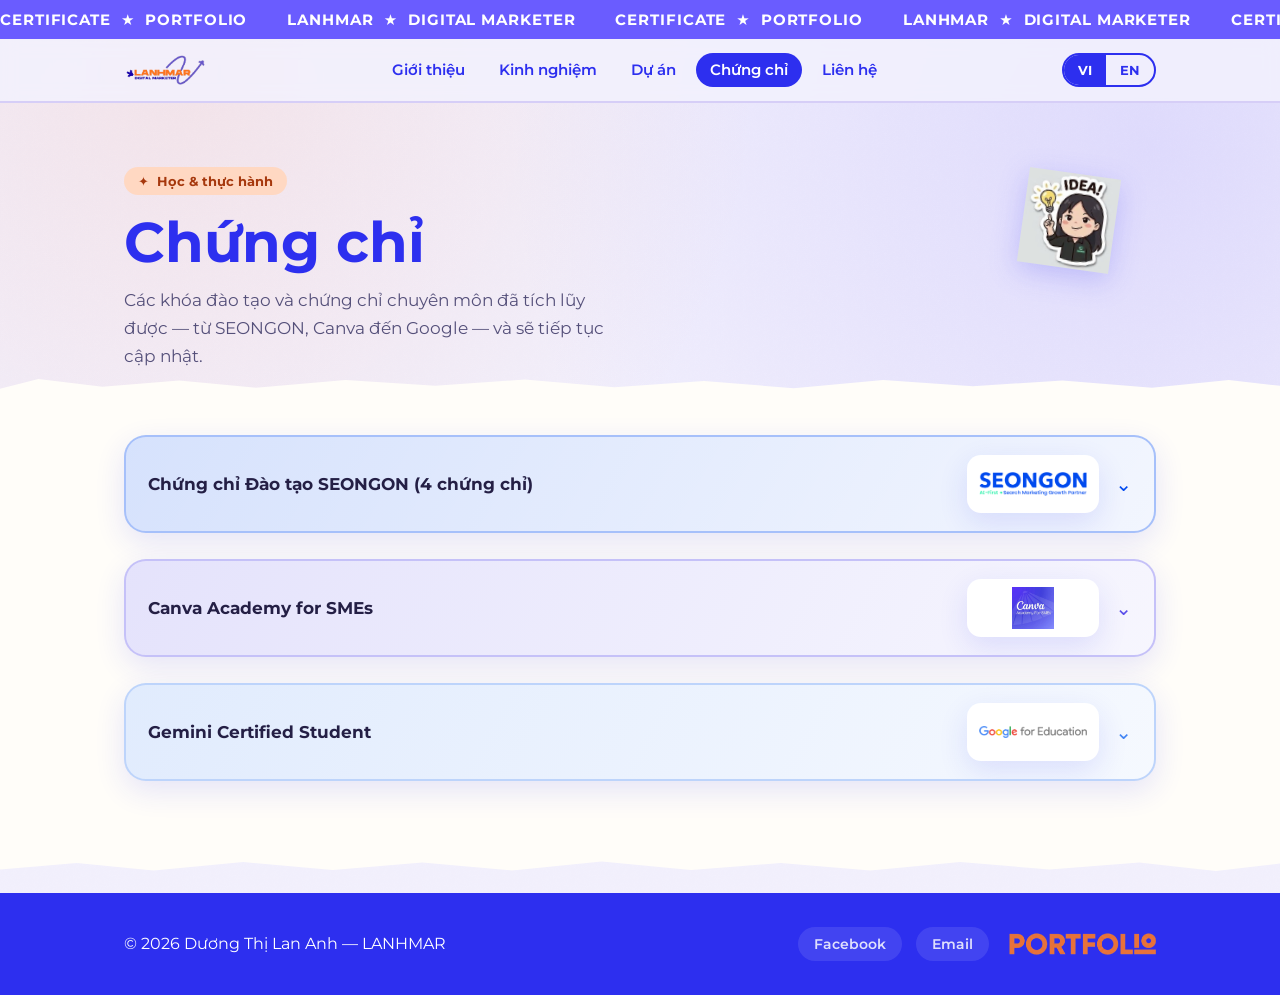
==== certificates.html @ 5d1d2ba5 "Add files via upload" ====
<!DOCTYPE html>
<html lang="vi">
<head>
<meta charset="UTF-8">
<meta name="viewport" content="width=device-width, initial-scale=1.0">
<title>Certificate — LANHMAR</title>
<link rel="icon" href="assets/img/favicon-lanhmar.png">
<link rel="preconnect" href="https://fonts.googleapis.com">
<link rel="preconnect" href="https://fonts.gstatic.com" crossorigin>
<link rel="preconnect" href="https://docs.google.com">
<link rel="stylesheet" href="https://fonts.googleapis.com/css2?family=Montserrat:ital,wght@0,400;0,500;0,600;0,700;0,800;1,700&display=swap">
<link rel="stylesheet" href="style.css">
</head>
<body>

<div class="marquee">
  <div class="marquee__track">
    <span>CERTIFICATE <span class="accent">★</span> PORTFOLIO</span>
    <span>LANHMAR <span class="accent">★</span> DIGITAL MARKETER</span>
    <span>CERTIFICATE <span class="accent">★</span> PORTFOLIO</span>
    <span>LANHMAR <span class="accent">★</span> DIGITAL MARKETER</span>
    <span>CERTIFICATE <span class="accent">★</span> PORTFOLIO</span>
    <span>LANHMAR <span class="accent">★</span> DIGITAL MARKETER</span>
  </div>
</div>

<header class="site">
  <div class="nav">
    <div class="brand"><img src="assets/img/logo-lanhmar.png" alt="LANHMAR logo"></div>
    <nav class="nav__links">
      <a href="index.html"><span data-lc="vi">Giới thiệu</span><span data-lc="en">About Me</span></a>
      <a href="experience.html"><span data-lc="vi">Kinh nghiệm</span><span data-lc="en">Experience</span></a>
      <a href="projects.html"><span data-lc="vi">Dự án</span><span data-lc="en">Projects</span></a>
      <a href="certificates.html"><span data-lc="vi">Chứng chỉ</span><span data-lc="en">Certificates</span></a>
      <a href="contact.html"><span data-lc="vi">Liên hệ</span><span data-lc="en">Contact</span></a>
    </nav>
    <div class="lang-toggle">
      <button data-lang="vi">VI</button>
      <button data-lang="en">EN</button>
    </div>
  </div>
</header>

<section class="hero" style="padding-bottom:10px;">
  <div class="wrap">
    <span class="hero__badge">✦ <span data-lc="vi">Học & thực hành</span><span data-lc="en">Learning &amp; practice</span></span>
    <h1 data-lc="vi">Chứng chỉ</h1>
    <h1 data-lc="en">Certificates</h1>
    <p class="hero__lead" data-lc="vi">Các khóa đào tạo và chứng chỉ chuyên môn đã tích lũy được — từ SEONGON, Canva đến Google — và sẽ tiếp tục cập nhật.</p>
    <p class="hero__lead" data-lc="en">Professional courses and certifications earned along the way — from SEONGON to Canva and Google — updated as new ones come in.</p>
    <img class="hero__corner-mascot" src="assets/img/mascot-idea.jpg" alt="" aria-hidden="true">
  </div>
</section>

<section class="torn-section">
  <div class="wrap">
    <div id="cert-accordions"></div>
  </div>
</section>

<footer class="site">
  <div class="wrap">
    <div>© 2026 Dương Thị Lan Anh — LANHMAR</div>
    <div class="footer-right">
      <div class="social-row" id="footer-social"></div>
      <img class="footer-typo" src="assets/img/deco-portfolio-typo.png" alt="" aria-hidden="true">
    </div>
  </div>
</footer>

<script src="script.js"></script>
<script>
// Per-org accordion header customization: the certifying partner's own
// logo (shown on the right, replacing the earlier generic decorative crop)
// + a brand color sampled straight from that logo (tints the header
// background/border/chevron via the --accent CSS variable) + a
// hand-written bilingual title. Any org not listed here (e.g. a brand-new
// one Lan Anh adds herself via the Sheet, with no code change) still gets
// its own accordion automatically, just with a generic "<org> (N chứng
// chỉ)" title and the site's default purple accent — so nothing ever
// silently disappears.
const ORG_META = {
  "SEONGON Academy": {
    logo: "assets/img/logo-seongon.png",
    color: "0, 74, 239", // SEONGON's own logo blue
    title_vi: n => `Chứng chỉ Đào tạo SEONGON (${n} chứng chỉ)`,
    title_en: n => `SEONGON Training Certificates (${n} certificate${n === 1 ? "" : "s"})`,
  },
  "Canva Academy for SMEs x Startup and Innovation Hub of Ho Chi Minh City": {
    logo: "assets/img/logo-canva-academy.jpg",
    color: "90, 78, 234", // Canva Academy badge's indigo-purple
    title_vi: () => "Canva Academy for SMEs",
    title_en: () => "Canva Academy for SMEs",
  },
  "Google for Education": {
    logo: "assets/img/logo-google-education.png",
    color: "66, 133, 244", // Google's own logo blue
    title_vi: () => "Gemini Certified Student",
    title_en: () => "Gemini Certified Student",
  },
};

// Certificates are grouped by org name typed freely into the Sheet — if
// Lan Anh types "seongon academy" on one row and "SEONGON Academy" on
// another (or leaves stray extra spaces), a naive exact-string match would
// silently split them into two separate accordions AND miss the ORG_META
// lookup (no logo/brand color) for whichever casing wasn't the "canonical"
// one. Normalize (trim + collapse whitespace + lowercase) before grouping
// and before looking up ORG_META, so typos in casing/spacing never matter.
const normOrg = s => (s || "").trim().replace(/\s+/g, " ").toLowerCase();
const ORG_META_BY_NORM = new Map(Object.entries(ORG_META).map(([k, v]) => [normOrg(k), v]));

async function render() {
  const data = await LANHMAR.loadContent();
  const lang = LANHMAR.getLang();
  const t = (o,f) => LANHMAR.t(o,f);
  const esc = LANHMAR.esc, safeUrl = LANHMAR.safeUrl;

  const cardHTML = c => {
    const captions = lang === "en" ? c.slideCaptions_en : c.slideCaptions_vi;
    return `
    <div class="card cert-card">
      ${LANHMAR.buildCarousel(c.images, null, t(c,"name"), captions)}
      <div class="cert-card__body">
        <h3>${esc(t(c,"name"))}</h3>
        <span class="tag tag--solid" style="margin-bottom:12px; display:inline-block;">${esc(c.org)}</span>
        <div class="carousel-caption" style="font-size:14.5px;"></div>
      </div>
    </div>
  `;
  };

  // Group certificates by org, preserving first-appearance order — every
  // org gets its own collapsible accordion (same pattern for all of them),
  // instead of singling SEONGON out into an accordion while the rest sit in
  // a plain grid.
  const container = document.getElementById("cert-accordions");
  const groups = [];
  const byOrg = new Map();
  data.certificates.forEach(c => {
    const org = (c.org || "").trim();
    const key = normOrg(org);
    if (!byOrg.has(key)) {
      // Keep the first-seen casing for display/logo fallback purposes.
      const g = { org, items: [] };
      byOrg.set(key, g);
      groups.push(g);
    }
    byOrg.get(key).items.push(c);
  });

  // Re-renders (language toggle, Sheet upgrade) rebuild every accordion's
  // markup from scratch, so any group the visitor already had open would
  // otherwise snap shut. Remember which org(s) were open beforehand and
  // restore that state (instantly, no animation) after rebuilding.
  const openOrgs = new Set();
  container.querySelectorAll("[data-accordion].is-open").forEach(acc => {
    if (acc.dataset.org) openOrgs.add(acc.dataset.org);
  });

  container.innerHTML = groups.map(g => {
    const meta = ORG_META_BY_NORM.get(normOrg(g.org)) || {};
    const n = g.items.length;
    const title = lang === "en"
      ? (meta.title_en ? meta.title_en(n) : `${g.org} (${n} certificate${n === 1 ? "" : "s"})`)
      : (meta.title_vi ? meta.title_vi(n) : `${g.org} (${n} chứng chỉ)`);
    const gridClass = n > 1 ? "grid grid--2" : "grid grid--1";
    const accentStyle = meta.color ? ` style="--accent:${esc(meta.color)};"` : "";
    return `
    <div class="accordion" data-accordion data-org="${esc(g.org)}"${accentStyle}>
      <button type="button" class="accordion__header" aria-expanded="false">
        <span class="accordion__brand">
          <span class="accordion__title">${esc(title)}</span>
        </span>
        ${meta.logo ? `<img class="accordion__deco" src="${esc(meta.logo)}" alt="${esc(g.org)} logo" onerror="window.LANHMAR_imgFallback(this)">` : ""}
        <span class="accordion__chevron" aria-hidden="true">⌄</span>
      </button>
      <div class="accordion__panel">
        <div class="accordion__panel-inner">
          <div class="${gridClass}">${g.items.map(cardHTML).join("")}</div>
        </div>
      </div>
    </div>`;
  }).join("");

  LANHMAR.wireCarousels(container);
  LANHMAR.wireAccordions(document);

  container.querySelectorAll("[data-accordion]").forEach(acc => {
    if (!openOrgs.has(acc.dataset.org)) return;
    const header = acc.querySelector(".accordion__header");
    const panel = acc.querySelector(".accordion__panel");
    acc.classList.add("is-open");
    header.setAttribute("aria-expanded", "true");
    panel.style.maxHeight = panel.scrollHeight + "px";
  });

  const social = [];
  if (data.profile.facebook_url) social.push(`<a href="${esc(safeUrl(data.profile.facebook_url))}" target="_blank" rel="noopener">Facebook</a>`);
  if (data.profile.linkedin_url) social.push(`<a href="${esc(safeUrl(data.profile.linkedin_url))}" target="_blank" rel="noopener">LinkedIn</a>`);
  social.push(`<a href="mailto:${esc(data.profile.email)}">Email</a>`);
  document.getElementById("footer-social").innerHTML = social.join("");
}
render();
LANHMAR.onRender(render);
</script>
</body>
</html>
---- style.css ----
/* =========================================================
   LANHMAR — Digital Marketer — Portfolio site
   Brand palette extracted from the original LANHMAR portfolio deck
   ========================================================= */

/* Font is loaded via <link> tags in each page's <head> (not @import here) —
   @import inside a stylesheet forces the browser to fully fetch and parse
   this CSS file before it can even discover the font request, adding a full
   extra network round-trip before text renders in its final font. Loading
   it as <link rel="preconnect"> + <link rel="stylesheet"> in <head> lets the
   browser discover and fetch the font in parallel with style.css instead. */

:root{
  --purple-deep:   #2D2FEF;
  --purple-mid:    #6A5CFF;
  --purple-soft:   #8F84FF;
  --lav-100:       #F3F1FD;
  --lav-200:       #E7E2FB;
  --lav-300:       #D6CEF7;
  --lav-400:       #B2A4EF;
  --orange:        #FF7A45;
  --orange-dark:   #E85D2A;
  --orange-soft:   #FFD8C2;
  /* Contrast-audited orange text/fill pairs (checked against actual WCAG AA
     4.5:1 for normal-size text, not eyeballed): --orange-text is dark
     enough to read clearly on --orange-soft (4.97:1); --orange-deep is dark
     enough for WHITE text on top of it (5.08:1) — plain --orange-dark
     (3.48:1 with white / 2.63:1 with --orange-text on --orange-soft) fails
     AA and was being used for both, which is what made the hero badge and
     a couple of hover states hard to read. */
  --orange-text:   #A6380D;
  --orange-deep:   #C24418;
  --ink:           #241F45;
  --ink-soft:      #55507A;
  --paper:         #FFFDF9;
  --white:         #FFFFFF;

  /* single font family everywhere (previously Baloo 2 + Poppins) — avoids
     mixed-font rendering glitches (e.g. faux-italic on a display font that
     has no real italic cut) and halves the number of font files the
     browser has to fetch before text looks "final". */
  --font-display: 'Montserrat', system-ui, sans-serif;
  --font-body: 'Montserrat', system-ui, sans-serif;

  --radius: 22px;
  --shadow-soft: 0 10px 30px rgba(45,47,239,.12);
}

*{ box-sizing: border-box; }
html{ scroll-behavior: smooth; }
body{
  margin:0;
  font-family: var(--font-body);
  color: var(--ink);
  background:
    radial-gradient(circle at 15% 8%, rgba(255,122,69,.10), transparent 40%),
    radial-gradient(circle at 90% 15%, rgba(106,92,255,.14), transparent 45%),
    var(--lav-100);
  min-height: 100vh;
}

/* subtle paper-grain overlay, no image needed */
body::before{
  content:"";
  position: fixed; inset:0; pointer-events:none; z-index: 0;
  opacity:.5;
  background-image: url("data:image/svg+xml,%3Csvg xmlns='http://www.w3.org/2000/svg' width='120' height='120'%3E%3Cfilter id='n'%3E%3CfeTurbulence type='fractalNoise' baseFrequency='0.9' numOctaves='2' stitchTiles='stitch'/%3E%3CfeColorMatrix type='matrix' values='0 0 0 0 0.16  0 0 0 0 0.12  0 0 0 0 0.35  0 0 0 0.025 0'/%3E%3C/filter%3E%3Crect width='100%25' height='100%25' filter='url(%23n)'/%3E%3C/svg%3E");
}

a{ color: inherit; text-decoration: none; }
img{ max-width:100%; display:block; }
h1,h2,h3,h4{ font-family: var(--font-display); margin:0 0 .5em; color: var(--purple-deep); }
p{ line-height:1.65; margin: 0 0 1em; color: var(--ink-soft); }
ul{ padding-left: 1.1em; margin:0 0 1em; }
li{ margin-bottom:.6em; line-height:1.6; color: var(--ink-soft); }

.wrap{ max-width: 1080px; margin:0 auto; padding: 0 24px; position:relative; z-index:1; }

/* ---------- marquee banner ---------- */
.marquee{
  overflow:hidden; white-space:nowrap;
  background: var(--purple-mid);
  color:#fff;
  padding: 10px 0;
  position: relative; z-index: 2;
}
.marquee__track{
  display:inline-flex; gap: 40px;
  animation: marquee 22s linear infinite;
}
.marquee__track span{
  font-family: var(--font-display);
  font-weight:700; letter-spacing:.06em; font-size: 15px;
  display:inline-flex; align-items:center; gap:10px;
}
.marquee__track span.accent{
  color: #fff;
  /* a little twinkling glow on the ★ separators — cheap, high-visibility
     "creative marketer" sparkle since the marquee runs on every page */
  animation: accent-shimmer 2.4s ease-in-out infinite;
}
@keyframes marquee{
  from{ transform: translateX(0); }
  to{ transform: translateX(-50%); }
}
@keyframes accent-shimmer{
  0%, 100% { color:#fff; text-shadow: 0 0 6px rgba(255,255,255,.45); }
  50%      { color: var(--orange-soft); text-shadow: 0 0 12px rgba(255,122,69,.85); }
}
@media (prefers-reduced-motion: reduce){
  .marquee__track{ animation: none; }
  .marquee__track span.accent{ animation: none; }
  .hero__badge{ animation: none; }
  .banner-strip img{ animation: none; }
}

/* ---------- header / nav ---------- */
header.site{
  position: sticky; top:0; z-index: 30;
  background: rgba(243,241,253,.85);
  backdrop-filter: blur(8px);
  border-bottom: 2px solid var(--lav-300);
}
.nav{
  display:flex; align-items:center; justify-content:space-between;
  padding: 14px 24px; max-width: 1080px; margin:0 auto; gap: 16px; flex-wrap: wrap;
}
.brand{ display:flex; align-items:center; gap:10px; }
.brand img{ height: 34px; width:auto; }
.brand small{ display:block; font-size:11px; color: var(--ink-soft); letter-spacing:.12em; }

.nav__links{ display:flex; align-items:center; gap: 6px; flex-wrap: wrap; }
.nav__links a{
  font-family: var(--font-display); font-weight:600; font-size: 14.5px;
  padding: 8px 14px; border-radius: 999px; color: var(--purple-deep);
  transition: background .15s ease, color .15s ease;
}
.nav__links a:hover{ background: var(--lav-300); }
.nav__links a.is-active{ background: var(--purple-deep); color:#fff; }

.lang-toggle{
  display:flex; border: 2px solid var(--purple-deep); border-radius: 999px; overflow:hidden;
}
.lang-toggle button{
  font-family: var(--font-display); font-weight:700; font-size: 13px;
  padding: 7px 14px; background: transparent; border:none; cursor:pointer; color: var(--purple-deep);
}
.lang-toggle button.is-on{ background: var(--purple-deep); color:#fff; }

/* ---------- banner strip (About Me) — a designed portrait/badge graphic,
   shown edge-to-edge (full width) so no backdrop shows on the sides; a
   little vertical padding keeps a sliver of the soft brand backdrop above
   and below only, which reads as intentional framing rather than a
   lopsided gap. ---------- */
.banner-strip{
  width:100%; position:relative; z-index:1; overflow:hidden;
  padding: 10px 0;
  background:
    radial-gradient(circle at 20% 20%, rgba(106,92,255,.16), transparent 55%),
    radial-gradient(circle at 82% 75%, rgba(255,122,69,.14), transparent 50%),
    var(--lav-200);
  border-bottom: 3px solid var(--lav-300);
}
.banner-strip img{
  display:block;
  width:100%; height:auto;
  filter: drop-shadow(0 10px 20px rgba(45,47,239,.18));
  /* slow continuous "Ken Burns" drift — a living, camera-panning feel for
     the hero banner instead of a static poster; overflow:hidden on the
     parent strip keeps the zoomed edges from ever showing. */
  animation: banner-kenburns 16s ease-in-out infinite;
  transform-origin: 50% 35%;
}
@keyframes banner-kenburns{
  0%   { transform: scale(1); }
  50%  { transform: scale(1.055); }
  100% { transform: scale(1); }
}
/* full-width block matching the now-edge-to-edge image exactly, so the
   DOB/MBTI badges below can be positioned as percentages that always land
   on the banner artwork itself, at any viewport width. */
.banner-strip__frame{ position:relative; display:block; width:100%; line-height:0; }

/* DOB/MBTI badges overlaid directly on the banner artwork, in its two
   empty top corners (clear of the LANHMAR/"RANH MA" text, the ID-badge
   photo, and the PORTFOLIO logo in the bottom-right) */
.banner-badge{
  position:absolute; top: 6%;
  /* plain inline-block, not flex — this wraps mixed text nodes + spans
     (label text, ": " separator, value span), and flexbox has a habit of
     collapsing the whitespace-only text between adjacent flex items */
  display:inline-block;
  background: rgba(255,255,255,.85);
  backdrop-filter: blur(6px); -webkit-backdrop-filter: blur(6px);
  border: 2px solid var(--purple-soft);
  color: var(--purple-deep);
  font-family: var(--font-display); font-weight:700; font-size: 14px;
  padding: 7px 16px; border-radius: 999px;
  box-shadow: var(--shadow-soft);
  white-space: nowrap; cursor: default;
  transition: background .25s ease, color .25s ease, border-color .25s ease, transform .2s ease;
}
.banner-badge:hover{
  background: var(--orange-deep); border-color: var(--orange-deep); color:#fff;
  transform: translateY(-3px);
}
.banner-badge--dob{ left: 3%; }
.banner-badge--mbti{ right: 3%; }
@media (max-width:760px){
  .banner-strip{ padding:8px 0; }
  .banner-badge{ font-size: 10.5px; padding: 5px 11px; border-width:1.5px; top:4%; }
}
@media (max-width:480px){ .banner-badge{ font-size: 8.5px; padding:4px 8px; } }

/* ---------- hero ---------- */
.hero{
  position:relative; z-index:1;
  padding: 64px 0 40px;
}
.hero__grid{
  display:grid; grid-template-columns: 1.2fr .8fr; gap: 40px; align-items:center;
}
@media (max-width: 760px){ .hero__grid{ grid-template-columns: 1fr; } }

.hero__badge{
  display:inline-flex; align-items:center; gap:8px;
  background: var(--orange-soft); color: var(--orange-text);
  font-family: var(--font-display); font-weight:700; font-size: 13px;
  padding: 6px 14px; border-radius: 999px; margin-bottom: 18px;
  /* soft expanding pulse ring — a little "alive" attention-grabber on the
     page's opening badge, without ever touching text/background color so
     contrast never dips */
  animation: badge-pulse 3.2s ease-in-out infinite;
}
@keyframes badge-pulse{
  0%, 100% { box-shadow: 0 0 0 0 rgba(255,122,69,.38); }
  50%      { box-shadow: 0 0 0 7px rgba(255,122,69,0); }
}
.hero h1{
  font-size: clamp(34px, 6vw, 56px);
  line-height: 1.05;
  margin-bottom: 14px;
}
.hero h1 .script{
  color: var(--orange); font-style: italic;
  text-decoration: underline solid var(--orange-soft) 6px;
  text-underline-offset: 6px;
}
.hero__lead{ font-size: 17px; max-width: 46ch; }
.hero__photo-wrap{
  position:relative; display:flex; justify-content:center;
}
.hero__photo{
  width: min(320px, 80%);
  /* The <img> tags carry width/height HTML attributes (used as loading
     hints to reserve space before the image decodes) — those map to a
     low-priority "height" presentational hint that would otherwise pin
     the box to the original photo's tall intrinsic height and silently
     defeat aspect-ratio below. height:auto clears that hint so aspect-
     ratio is the one actually deciding the box's height. */
  height: auto;
  /* The source photos are tall portrait crops (e.g. 788×1400) — at the
     card's fixed width that used to stretch the whole hero section down
     well past the text column next to it. Locking a shorter, consistent
     portrait ratio and cropping with object-fit keeps every hero photo
     (About Me, Contact) the same comfortable height regardless of the
     original photo's proportions. object-position leans toward the top
     since these are headshot-style crops — face/shoulders stay in frame. */
  aspect-ratio: 3 / 4;
  object-fit: cover;
  object-position: 50% 12%;
  border-radius: 28px;
  border: 4px dashed var(--purple-mid);
  padding: 10px;
  background: var(--lav-200);
  box-shadow: var(--shadow-soft);
  transition: transform .3s ease, box-shadow .3s ease;
}
.hero__photo:hover{ transform: scale(1.035); box-shadow: 0 16px 30px rgba(45,47,239,.22); }
.hero__mascot{
  position:absolute; width: 110px; right: -6px; top: -18px;
  filter: drop-shadow(0 8px 14px rgba(45,47,239,.25));
  transform: rotate(8deg);
}
@media (max-width:760px){ .hero__mascot{ width:84px; right: 10%; } }
.hero__typo-deco{
  position:absolute; width: 128px; left: -14px; bottom: 6px;
  filter: drop-shadow(0 6px 12px rgba(45,47,239,.18));
  transform: rotate(-7deg);
}
@media (max-width:760px){ .hero__typo-deco{ width:96px; left:2%; } }

.btn-row{ display:flex; gap:12px; flex-wrap:wrap; margin-top: 22px; }
.btn{
  display:inline-flex; align-items:center; gap:8px;
  font-family: var(--font-display); font-weight:700; font-size:14.5px;
  padding: 12px 22px; border-radius: 999px; border: 2px solid transparent; cursor:pointer;
  transition: background .25s ease, color .25s ease, border-color .25s ease,
              transform .2s ease, box-shadow .25s ease;
}
.btn--primary{ background: var(--purple-deep); color:#fff; }
.btn--primary:hover{
  background:#1f21c9; transform: translateY(-3px) scale(1.03);
  box-shadow: 0 12px 22px rgba(45,47,239,.30);
}
.btn--ghost{ border-color: var(--purple-deep); color: var(--purple-deep); background:#fff; }
.btn--ghost:hover{
  background: var(--lav-200); transform: translateY(-3px) scale(1.03);
  box-shadow: var(--shadow-soft);
}
.btn:active{ transform: translateY(-1px) scale(1.01); }

/* ---------- torn paper section ---------- */
.torn-section{
  position: relative; z-index:1;
  background: var(--paper);
  padding: 56px 0 64px;
  clip-path: polygon(
    0% 2%, 3% 0%, 8% 1.6%, 14% .3%, 20% 1.8%, 27% .2%, 34% 1.4%, 41% .1%, 48% 1.7%,
    55% .4%, 62% 1.9%, 69% .2%, 76% 1.5%, 83% .3%, 90% 1.8%, 96% .2%, 100% 1.4%,
    100% 98.5%, 95% 100%, 89% 98.3%, 82% 99.7%, 75% 98.2%, 68% 99.9%, 61% 98.4%,
    54% 99.8%, 47% 98.1%, 40% 99.9%, 33% 98.3%, 26% 99.8%, 19% 98.2%, 12% 99.9%,
    6% 98.4%, 0% 99.7%
  );
  margin: -18px 0;
}
.torn-section + .torn-section{ background: var(--lav-200); }

.section-title{ text-align:center; margin-bottom: 34px; }
.section-title h2{ font-size: clamp(26px, 4vw, 38px); }
.section-title .kicker{
  display:inline-block; font-family: var(--font-display); font-weight:700;
  color: var(--orange-text); font-size:14px; letter-spacing:.14em; text-transform:uppercase; margin-bottom:6px;
}

/* ---------- pill / tag ---------- */
.tag-row{ display:flex; flex-wrap:wrap; gap:10px; }
.tag{
  display:inline-block; padding: 8px 16px; border-radius: 999px;
  background: var(--lav-200); border: 2px solid var(--lav-400);
  font-weight:600; font-size: 14px; color: var(--purple-deep);
  transition: background .25s ease, border-color .25s ease, color .25s ease, transform .2s ease;
}
.tag:hover{
  background: var(--orange-soft); border-color: var(--orange);
  color: var(--orange-text); transform: translateY(-2px) scale(1.05);
}
/* --purple-soft/--orange (used elsewhere as light accent fills) are too
   light for white text to clear WCAG AA at this size — --purple-deep and
   --orange-deep are the contrast-checked equivalents for white-on-solid. */
.tag--solid{ background: var(--purple-deep); border-color: var(--purple-deep); color:#fff; }
.tag--solid:hover{ background: var(--orange-deep); border-color: var(--orange-deep); color:#fff; }

/* ---------- cards ---------- */
.grid{ display:grid; gap: 22px; }
.grid--2{ grid-template-columns: repeat(2, 1fr); }
.grid--3{ grid-template-columns: repeat(3, 1fr); }
@media (max-width: 820px){ .grid--2, .grid--3{ grid-template-columns: 1fr; } }
/* single-certificate accordion group (e.g. Canva Academy, Gemini) — a lone
   card stretched to a 2-column grid would leave an awkward empty half-row,
   so it gets a centered, column-width-ish max-width instead. */
.grid--1{ grid-template-columns: minmax(0, 520px); justify-content:center; }

.card{
  background:#fff; border-radius: var(--radius); padding: 26px;
  box-shadow: var(--shadow-soft); border: 2px solid var(--lav-300);
}

/* folder-tab style card, echoes the original "project folder" motif */
.folder-card{
  position:relative; background:#fff; border-radius: 18px;
  border: 2px solid var(--lav-300); overflow:hidden;
  box-shadow: var(--shadow-soft);
  display:flex; flex-direction:column;
}
.folder-card__tab{
  position:relative;
  background: linear-gradient(135deg, var(--orange) 0%, var(--orange-soft) 100%);
  color:#fff; font-family: var(--font-display); font-weight:800;
  padding: 14px 20px; font-size: 20px; display:flex; align-items:center; gap:10px;
}
.folder-card__tab .num{
  font-size:13px; background: rgba(255,255,255,.35); border-radius:999px;
  width:26px; height:26px; display:inline-flex; align-items:center; justify-content:center;
}
.folder-card img{ width:100%; height: 190px; object-fit: cover; }
.folder-card__body{ padding: 18px 20px 22px; }
/* Brief -> Process (above the carousel) -> Output (below it), kept compact
   so the card stays image-led — text is the ~30%, the carousel is the ~70%.
   "Đề bài" + "Cách làm" are clamped to a few lines with a "Xem thêm" toggle
   (wireBriefToggles() in script.js only reveals the button when the text
   actually overflows the clamp) so a long brief never dwarfs the carousel. */
.folder-card__brief{ padding: 16px 20px 0; }
.folder-card__brief-text{
  font-size:13.5px; line-height:1.65; color: var(--ink-soft);
  margin:0;
  display:-webkit-box; -webkit-line-clamp:4; -webkit-box-orient:vertical; overflow:hidden;
}
/* Bug fix: -webkit-line-clamp requires display:-webkit-box while clamped.
   Unsetting line-clamp alone (without also leaving -webkit-box mode) made
   the "Xem thêm"-expanded text lay out as if each word were a separate
   flex/box child instead of a normal wrapped paragraph — e.g. "Brief:"
   would stay put while the rest of the sentence visibly broke onto its own
   misaligned line. display:block on expand restores normal text flow. */
.folder-card__brief.is-expanded .folder-card__brief-text{
  display: block; -webkit-line-clamp: unset; overflow: visible;
}
.folder-card__brief-text strong{ color: var(--ink); }
.folder-card__brief-toggle{
  display:block; margin: 10px 0 0; background:none; border:none; padding:0;
  font-family: var(--font-display); font-weight:700; font-size:12.5px;
  color: var(--purple-mid); cursor:pointer;
}
.folder-card__brief-toggle:hover{ text-decoration:underline; }
/* Kết quả / Result — sits below the carousel, always shown in full (never
   clamped) since it's usually short. */
.folder-card__result{
  font-size:13.5px; line-height:1.65; color: var(--ink-soft);
  margin: 6px 0 10px;
}
.folder-card__result strong{ color: var(--ink); }

/* certificate cards reuse .card but need edge-to-edge media on top */
.cert-card{ padding:0; overflow:hidden; display:flex; flex-direction:column; }
.cert-card__body{ padding: 18px 20px 22px; }

/* ---------- accordion (one per certificate org — SEONGON, Canva, Gemini, etc.) ---------- */
.accordion{
  background:#fff; border-radius: var(--radius); border: 2px solid var(--lav-300);
  box-shadow: var(--shadow-soft); overflow:hidden; margin-bottom: 26px;
  /* per-org accent (set inline via --accent, an "R, G, B" triplet sampled
     straight from that org's own logo) tints the border so each accordion
     reads as belonging to its certifying partner even before it's opened */
  border-color: rgba(var(--accent, 124, 108, 224), .35);
}
.accordion__header{
  width:100%; display:flex; align-items:center; gap:16px;
  padding: 18px 22px;
  background: linear-gradient(120deg, rgba(var(--accent, 124, 108, 224), .16), rgba(var(--accent, 124, 108, 224), .05));
  border:none; cursor:pointer; text-align:left;
}
.accordion__brand{ display:flex; flex-direction:column; gap:6px; flex:1; min-width:0; }
.accordion__title{ font-family: var(--font-display); font-weight:700; font-size: 17px; color: var(--ink); }
/* the certifying org's own logo — sized as a wide chip (not a small square)
   since two of the three partner logos are wordmarks, and given a white
   backing card so transparent-background logos stay legible regardless of
   the tinted header behind them */
.accordion__deco{
  width:132px; height:58px; padding:8px 12px;
  background:#fff; border-radius:14px; object-fit:contain;
  box-shadow: var(--shadow-soft); flex-shrink:0;
  transition: opacity .25s ease, width .25s ease, padding .25s ease, margin .25s ease;
}
.accordion.is-open .accordion__deco{ opacity:0; width:0; padding:0; margin:0; }
.accordion__chevron{
  font-family: var(--font-display); font-size: 20px; color: rgb(var(--accent, 124, 108, 224));
  flex-shrink:0; transition: transform .3s ease;
}
.accordion.is-open .accordion__chevron{ transform: rotate(180deg); }
.accordion__panel{
  max-height:0; overflow:hidden;
  transition: max-height .4s ease;
}
.accordion__panel-inner{ padding: 24px 22px 26px; }
@media (max-width:560px){
  .accordion__header{ padding:14px 16px; gap:10px; }
  .accordion__title{ font-size:15px; }
  .accordion__deco{ width:92px; height:46px; padding:6px 10px; }
}

/* ---------- swipeable image/video carousel (projects + certificates) ---------- */
.carousel{ position:relative; overflow:hidden; background: var(--lav-200); }
.carousel__track{
  display:flex; overflow-x:auto; scroll-snap-type:x mandatory;
  scrollbar-width:none; -webkit-overflow-scrolling:touch;
}
.carousel__track::-webkit-scrollbar{ display:none; }
.carousel__slide{ flex:0 0 100%; scroll-snap-align:start; }
.carousel__slide img{
  width:100%; height:230px; object-fit:contain; object-position:center; display:block;
  background: var(--lav-200);
  transition: transform .45s ease;
}
/* Applied by LANHMAR_imgFallback() (script.js) when a Sheet-provided image
   URL fails to load — swaps in a plain placeholder graphic instead of the
   browser's broken-image icon; object-fit:contain keeps it centered and
   modestly sized instead of stretching to fill the frame. */
.img-fallback{ object-fit: contain !important; padding: 24px; }
/* subtle hover zoom on whichever slide is currently visible — overflow:hidden
   on .carousel keeps the enlarged image cleanly clipped to the card */
.carousel:hover .carousel__slide img{ transform: scale(1.06); }
@media (max-width:520px){ .carousel__slide img{ height:200px; } }
.carousel__btn{
  position:absolute; top:50%; transform:translateY(-50%);
  width:32px; height:32px; border-radius:50%; border:none;
  background:rgba(36,31,69,.55); color:#fff; font-size:18px; line-height:1;
  cursor:pointer; display:flex; align-items:center; justify-content:center; z-index:2;
}
.carousel__btn--prev{ left:8px; }
.carousel__btn--next{ right:8px; }
.carousel__btn:hover{ background:rgba(36,31,69,.8); }
.carousel__dots{
  position:absolute; bottom:8px; left:0; right:0;
  display:flex; justify-content:center; gap:6px; z-index:2;
}
.carousel__dot{
  width:26px; height:26px; border-radius:50%;
  background:transparent; border:none; cursor:pointer; padding:0;
  display:flex; align-items:center; justify-content:center;
}
.carousel__dot::before{
  content:""; width:7px; height:7px; border-radius:50%;
  background:rgba(255,255,255,.65); border:1px solid rgba(36,31,69,.35);
}
.carousel__dot.is-active::before{ background: var(--orange); border-color: var(--orange); }
.carousel__video{ position:relative; display:block; height:100%; }
.carousel__video img{ filter:brightness(.7); }
.carousel__play{
  position:absolute; top:50%; left:50%; transform:translate(-50%,-50%);
  width:48px; height:48px; border-radius:50%; background:rgba(255,255,255,.92); color: var(--purple-deep);
  display:flex; align-items:center; justify-content:center; font-size:19px; padding-left:3px;
}
.carousel__video-label{
  position:absolute; bottom:10px; left:10px; right:10px; color:#fff; font-weight:700;
  font-size:12.5px; text-shadow: 0 1px 4px rgba(0,0,0,.65);
}

/* per-slide caption box — swapped in place by wireCarousels() as the
   visitor scrolls the carousel above, so the text always matches the
   currently-visible image/video */
.carousel-caption{ min-height: 1em; }
.carousel-caption p{ margin:0; }
.carousel-caption__list{
  margin:0; padding-left: 20px; display:flex; flex-direction:column; gap:8px;
}
.carousel-caption__list li{ font-size: inherit; margin-bottom:0; }
.carousel-plan-link{ margin-top:14px; }

/* Overlay caption bar (projects.html only — buildCarousel's opts.overlay):
   the same .carousel-caption element used elsewhere, but placed INSIDE the
   carousel by buildCarousel() and styled here as a bottom gradient-scrim bar
   so a slide's caption reads directly on top of the image/video as the
   visitor drags/swipes, instead of taking up card height as a separate box
   below the carousel. Clamped to 2 lines — captions are written short, but
   this is a hard safety net against any one running long. */
.carousel__overlay{
  position:absolute; left:0; right:0; bottom:0; z-index:2;
  display:flex; flex-direction:column; align-items:center; gap:4px;
  padding: 34px 14px 10px;
  background: linear-gradient(to top, rgba(20,15,50,.86) 0%, rgba(20,15,50,.55) 60%, rgba(20,15,50,0) 100%);
  pointer-events:none; /* lets clicks/drags on the image itself pass through */
}
.carousel__overlay .carousel-caption{ min-height:0; width:100%; }
.carousel__overlay .carousel-caption p{
  margin:0; color:#fff; font-size:12.5px; font-weight:600; line-height:1.4; text-align:center;
  text-shadow: 0 1px 3px rgba(0,0,0,.55);
  display:-webkit-box; -webkit-line-clamp:2; -webkit-box-orient:vertical; overflow:hidden;
}
.carousel__overlay .carousel-caption__list{ text-align:left; }
.carousel__overlay .carousel__dots{ position:static; pointer-events:auto; }

/* ---------- experience timeline (centered line, alternating sides) ----------
   Desktop: a vertical line runs down the middle of .timeline; each
   .timeline-row places its .timeline-item on the left or right of it
   (--left / --right, set per-entry in experience.html) with a .timeline-dot
   marking its spot on the line. Falls back to the older single left-aligned
   column (line + dots on the left, cards full-width) below 760px, where
   splitting entries across two narrow columns would be harder to read than
   just stacking them. */
.timeline{ position:relative; padding: 6px 0; }
.timeline::before{
  content:""; position:absolute; left:50%; top:0; bottom:0; width:3px;
  background: linear-gradient(var(--purple-mid), var(--orange));
  border-radius: 3px; transform: translateX(-50%);
}
.timeline-row{ position:relative; margin-bottom: 40px; }
.timeline-row:last-child{ margin-bottom: 0; }
.timeline-dot{
  position:absolute; left:50%; top:6px; width:18px; height:18px;
  border-radius:50%; background: var(--orange); border:3px solid #fff;
  box-shadow: 0 0 0 3px var(--purple-mid); transform: translateX(-50%); z-index:1;
}
.timeline-item{ position:relative; width: calc(50% - 42px); }
.timeline-row--left .timeline-item{ margin-right: auto; }
.timeline-row--right .timeline-item{ margin-left: auto; }
@media (max-width:760px){
  .timeline::before{ left:6px; transform:none; }
  .timeline-dot{ left:6px; transform:none; }
  .timeline-item{ width:100%; margin-left:26px !important; margin-right:0 !important; }
}
.timeline-item .period{
  display:inline-block; font-family: var(--font-display); font-weight:700; font-size:13px;
  color:#fff; background: var(--purple-deep); padding:4px 12px; border-radius:999px; margin-bottom:8px;
}
.timeline-item h3{ margin-bottom: 4px; font-size: 21px; }
.timeline-item .org{ color: var(--orange-text); font-weight:600; margin-bottom: 12px; display:block; }
.timeline-item h4{ font-size: 14px; text-transform:uppercase; letter-spacing:.08em; color: var(--ink-soft); margin: 20px 0 10px; }

.timeline-item__head{ display:flex; align-items:center; gap:12px; margin-bottom:4px; }
.timeline-item__logo{
  width:48px; height:48px; border-radius:12px; object-fit:contain; background:#fff;
  border:2px solid var(--lav-300); padding:5px; flex-shrink:0;
}
.timeline-item__work{
  width:100%; max-width:420px; height:220px; object-fit:cover; border-radius:16px;
  margin: 16px 0 12px; box-shadow: var(--shadow-soft); border:2px solid var(--lav-300);
  transition: transform .3s ease, box-shadow .3s ease;
}
.timeline-item__work:hover{ transform: scale(1.035); box-shadow: 0 14px 26px rgba(45,47,239,.20); }
@media (max-width:520px){ .timeline-item__work{ height:180px; } }
/* "context/brief" line — the problem the role was there to solve, stated
   before the task list so a reader gets the "why" before the "what" */
.timeline-item__context{
  font-size:14.5px; line-height:1.6; color: var(--ink-soft); font-style:italic;
  margin: 10px 0 16px; padding-left:12px; border-left: 3px solid var(--lav-300);
}

/* ---------- footer ---------- */
footer.site{
  position:relative; z-index:1;
  background: var(--purple-deep); color: #fff; padding: 34px 0; margin-top: 40px;
}
footer.site .wrap{ display:flex; align-items:center; justify-content:space-between; flex-wrap:wrap; gap: 14px; }
footer.site a{ color:#fff; opacity:.85; }
footer.site a:hover{ opacity:1; text-decoration: underline; }
.social-row{ display:flex; gap: 14px; }
.social-row a{
  display:inline-flex; align-items:center; gap:8px;
  background: rgba(255,255,255,.12); padding:8px 16px; border-radius:999px; font-weight:600; font-size:14px;
}
.social-row a:hover{ background: rgba(255,255,255,.22); }
/* groups the social links + the "PORTFOLIO" wordmark accent together on the
   right side of the footer bar, so footer.site .wrap keeps exactly two flex
   children (copyright / this group) and space-between still lands the group
   flush in the right corner instead of splitting three items apart. */
.footer-right{ display:flex; align-items:center; gap:20px; flex-wrap:wrap; }
.footer-typo{ height:22px; width:auto; opacity:.9; }
@media (max-width:640px){ .footer-typo{ display:none; } }

/* ---------- contact page ---------- */
.contact-card{
  display:grid; grid-template-columns: 1fr 1fr; gap: 30px; align-items:center;
}
@media (max-width:760px){ .contact-card{ grid-template-columns:1fr; } }
.contact-list{ list-style:none; padding:0; }
.contact-list li{
  display:flex; align-items:center; gap:14px; margin-bottom:16px; font-weight:600; color: var(--ink);
  min-width:0;
}
.contact-list li a,
.contact-list li > span:not(.ico){
  overflow-wrap: anywhere; word-break: break-word; min-width:0;
}
.contact-list .ico{
  width:42px; height:42px; border-radius:50%; background: var(--lav-200);
  display:flex; align-items:center; justify-content:center; font-size:19px; flex-shrink:0;
}
.contact-list .ico img{ width:24px; height:24px; object-fit:contain; }
/* No standalone LinkedIn PNG asset exists yet — LinkedIn's own mark IS the
   two-letter "in" wordmark, so instead of a stray unstyled "in" that reads
   like a typo next to the real icon images, style it explicitly as the
   brand badge (white bold "in" on LinkedIn blue). */
.contact-list .ico.ico--linkedin{
  background: #0A66C2; color:#fff; font-weight:800; font-size:16px; letter-spacing:.2px;
}
.contact-col{ position:relative; }

/* ---------- small corner mascot accent (simple hero pages) ---------- */
.hero__corner-mascot{
  position:absolute; width: 92px; right: 6%; top: 6px;
  filter: drop-shadow(0 8px 14px rgba(45,47,239,.2));
  transform: rotate(8deg);
}
@media (max-width:760px){ .hero__corner-mascot{ display:none; } }

.hero__corner-deco{
  position:absolute; width: 66px; right: 12%; top: 96px;
  border-radius:14px; object-fit:cover;
  filter: drop-shadow(0 8px 14px rgba(45,47,239,.2));
  transform: rotate(9deg); opacity:.92;
}
@media (max-width:760px){ .hero__corner-deco{ display:none; } }

/* ---------- utility ---------- */
.center{ text-align:center; }
.mt-0{ margin-top:0; }
[data-i18n-hide-if-empty].is-empty{ display:none; }
.lang-vi [data-lc="en"]{ display:none; }
.lang-en [data-lc="vi"]{ display:none; }
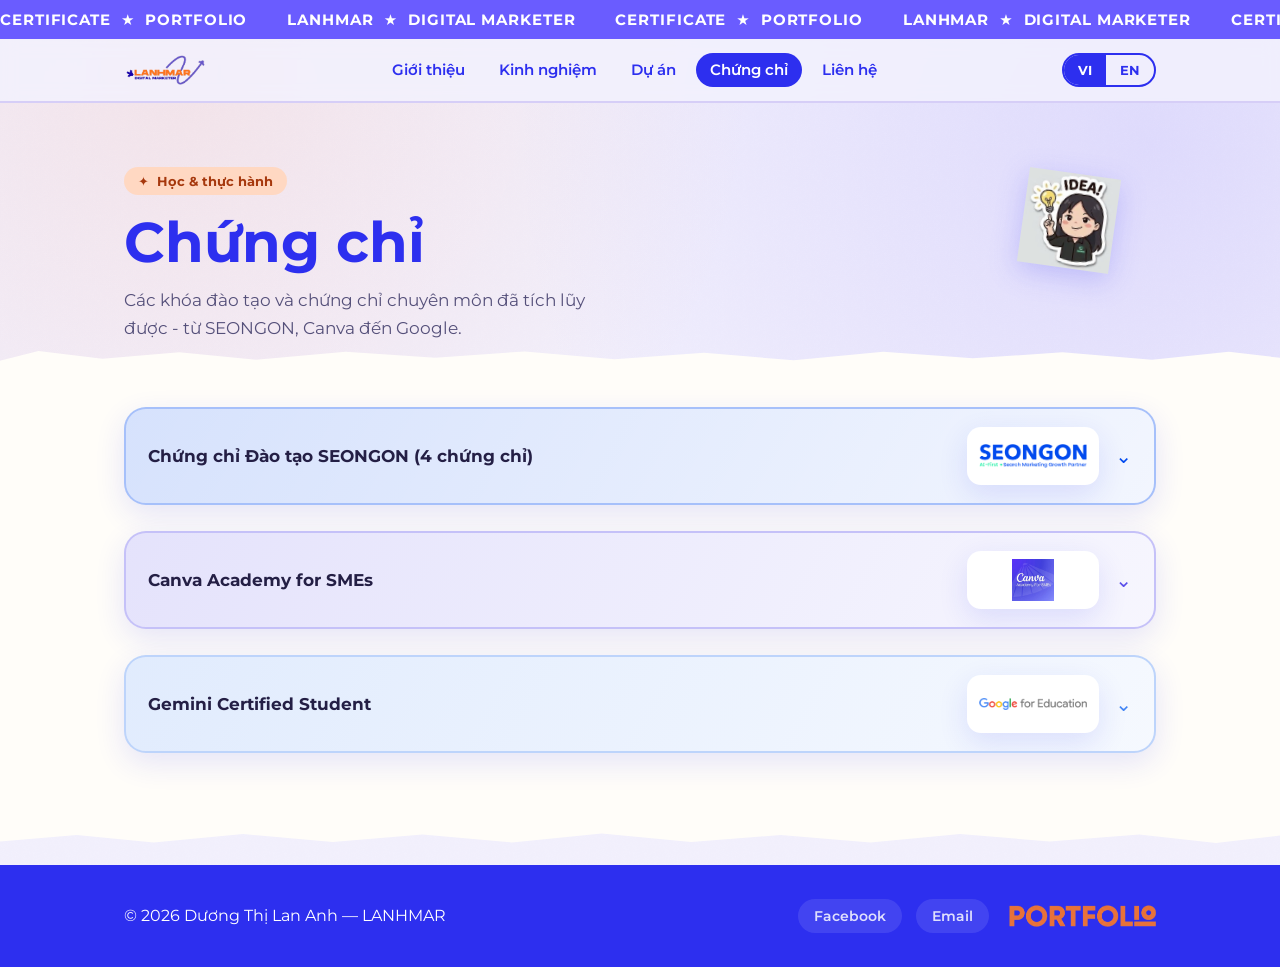
==== commit 6aeaa17a: "Update certificates.html" ====
--- a/certificates.html
+++ b/certificates.html
@@ -46,8 +46,8 @@
     <span class="hero__badge">✦ <span data-lc="vi">Học & thực hành</span><span data-lc="en">Learning &amp; practice</span></span>
     <h1 data-lc="vi">Chứng chỉ</h1>
     <h1 data-lc="en">Certificates</h1>
-    <p class="hero__lead" data-lc="vi">Các khóa đào tạo và chứng chỉ chuyên môn đã tích lũy được — từ SEONGON, Canva đến Google — và sẽ tiếp tục cập nhật.</p>
-    <p class="hero__lead" data-lc="en">Professional courses and certifications earned along the way — from SEONGON to Canva and Google — updated as new ones come in.</p>
+    <p class="hero__lead" data-lc="vi">Các khóa đào tạo và chứng chỉ chuyên môn đã tích lũy được - từ SEONGON, Canva đến Google.</p>
+    <p class="hero__lead" data-lc="en">Professional courses and certifications earned along the way - from SEONGON to Canva and Google.</p>
     <img class="hero__corner-mascot" src="assets/img/mascot-idea.jpg" alt="" aria-hidden="true">
   </div>
 </section>
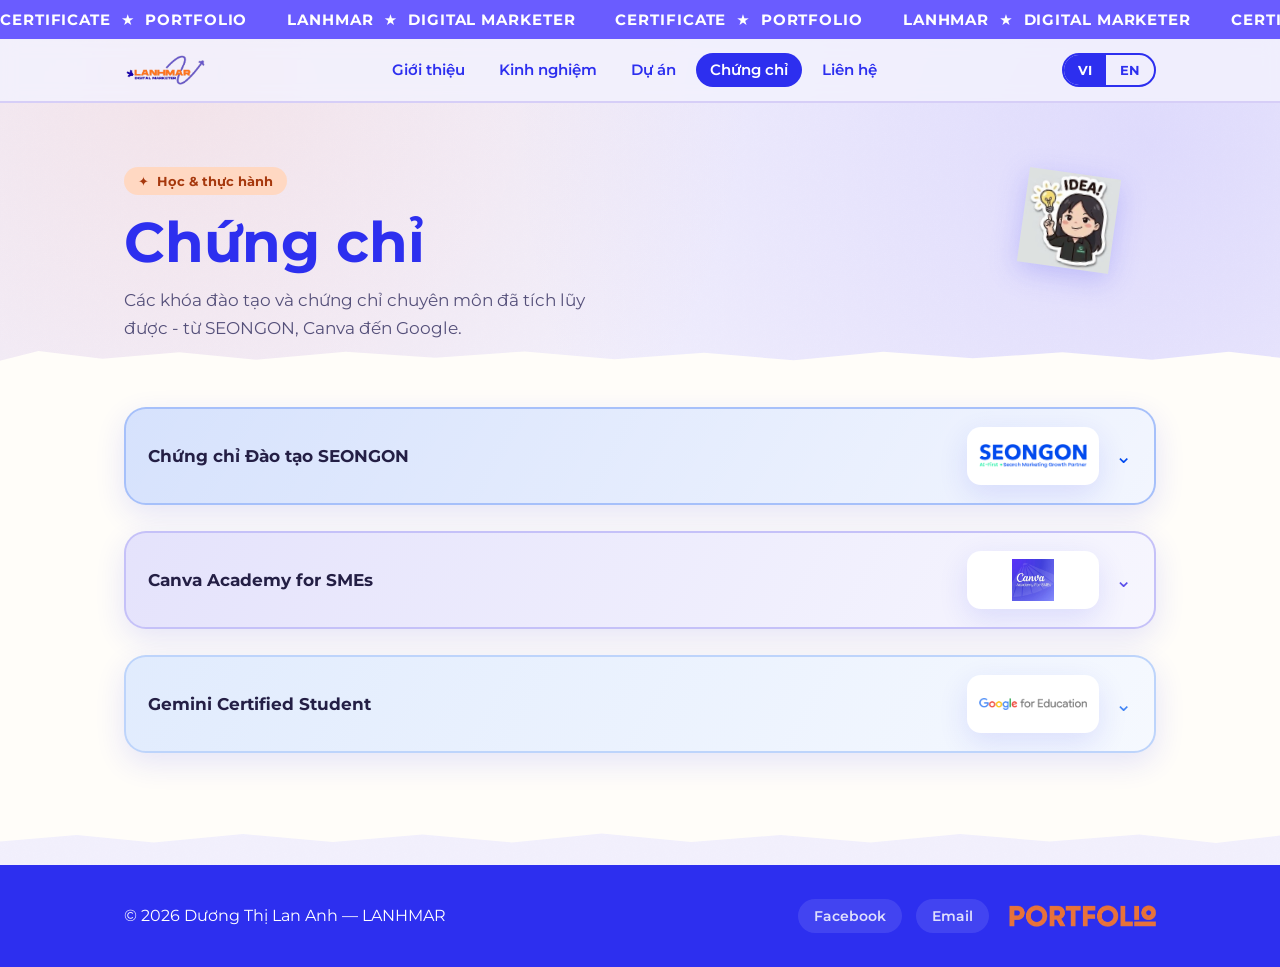
==== commit ac5dfcb9: "Update certificates.html" ====
--- a/certificates.html
+++ b/certificates.html
@@ -10,6 +10,10 @@
 <link rel="preconnect" href="https://docs.google.com">
 <link rel="stylesheet" href="https://fonts.googleapis.com/css2?family=Montserrat:ital,wght@0,400;0,500;0,600;0,700;0,800;1,700&display=swap">
 <link rel="stylesheet" href="style.css">
+<!-- GoatCounter: free, privacy-friendly visit counter (no cookies, no
+     personal data, so no cookie-consent banner needed) — lets Lan Anh see
+     how many people visit and where from at lanhmar.goatcounter.com. -->
+<script data-goatcounter="https://lanhmar.goatcounter.com/count" async src="//gc.zgo.at/count.js"></script>
 </head>
 <body>
 
@@ -83,8 +87,8 @@
   "SEONGON Academy": {
     logo: "assets/img/logo-seongon.png",
     color: "0, 74, 239", // SEONGON's own logo blue
-    title_vi: n => `Chứng chỉ Đào tạo SEONGON (${n} chứng chỉ)`,
-    title_en: n => `SEONGON Training Certificates (${n} certificate${n === 1 ? "" : "s"})`,
+    title_vi: n => `Chứng chỉ Đào tạo SEONGON`,
+    title_en: n => `SEONGON Training Certificates`,
   },
   "Canva Academy for SMEs x Startup and Innovation Hub of Ho Chi Minh City": {
     logo: "assets/img/logo-canva-academy.jpg",
@@ -192,6 +196,7 @@
     const panel = acc.querySelector(".accordion__panel");
     acc.classList.add("is-open");
     header.setAttribute("aria-expanded", "true");
+    panel.inert = false;
     panel.style.maxHeight = panel.scrollHeight + "px";
   });
 
@@ -201,8 +206,18 @@
   social.push(`<a href="mailto:${esc(data.profile.email)}">Email</a>`);
   document.getElementById("footer-social").innerHTML = social.join("");
 }
-render();
-LANHMAR.onRender(render);
+// If loadContent() ever rejects (both the live Sheet AND the bundled
+// assets/content.json fallback failed), render() throws before it can
+// populate anything — left unguarded, that's just a silent console error
+// and a permanently blank page. Show a minimal, visible message instead.
+function safeRender() {
+  render().catch(err => {
+    console.error("[LANHMAR] render() thất bại:", err);
+    LANHMAR.showLoadError();
+  });
+}
+safeRender();
+LANHMAR.onRender(safeRender);
 </script>
 </body>
 </html>
--- a/style.css
+++ b/style.css
@@ -107,9 +107,14 @@
   0%, 100% { color:#fff; text-shadow: 0 0 6px rgba(255,255,255,.45); }
   50%      { color: var(--orange-soft); text-shadow: 0 0 12px rgba(255,122,69,.85); }
 }
+/* The running marquee banner is deliberately EXCLUDED from this rule (per
+   Lan Anh's explicit choice) — it's the site's signature "LANHMAR" brand
+   strip and should always scroll, even on devices/browsers with "reduce
+   motion" turned on at the OS level (this is why it looked frozen on some
+   desktops but animated fine on phones: prefers-reduced-motion was true on
+   the desktop, false on the phone). Other, more intense effects (badge
+   pulse, banner image animation) still respect the accessibility setting. */
 @media (prefers-reduced-motion: reduce){
-  .marquee__track{ animation: none; }
-  .marquee__track span.accent{ animation: none; }
   .hero__badge{ animation: none; }
   .banner-strip img{ animation: none; }
 }
@@ -559,6 +564,103 @@
 .carousel__overlay .carousel-caption__list{ text-align:left; }
 .carousel__overlay .carousel__dots{ position:static; pointer-events:auto; }
 
+/* ---------- project cards (projects.html) — card-based storytelling ----------
+   Each of the 8 mảng renders as its own self-contained dark card. Inside a
+   card: a left column (badge number + title + representative image/
+   carousel, ~34% width) and a right column (a thin divider rule, then the
+   Đề bài/Cách làm/Kết quả brief as bullet points). On narrow viewports the
+   grid collapses to one column — left content first (number/title/image),
+   then the divider + bullets — which is exactly the HTML source order, so
+   no markup duplication is needed for the mobile stacked layout.
+   Pinned card-stack scroll effect, modeled on yeah1group.com's "Hoạt động
+   kinh doanh" homepage section: each card is `position: sticky` at the
+   same `top` (just below the sticky header), so as the visitor scrolls
+   down a later card pins itself in the same on-screen spot the previous
+   one occupied. LANHMAR.wireCardStack() in script.js (GSAP + ScrollTrigger)
+   layers a scrubbed fade/3D-tilt/scale on top: a card dissolves in from
+   opacity 0 + tilted-back-and-shrunk (rotateX/scale) to fully shown as it
+   reaches the sticky line, then dissolves back out the same way as the
+   next card takes over — instead of one card hard-covering the other.
+   `perspective` below on .proj-list is what makes that rotateX read as a
+   3D tilt rather than a flat squash. Because it's `scrub: true`, the whole
+   thing is driven directly by scroll position (like the sticky pin
+   itself), so scrolling back up smoothly reverses it. No opacity/transform
+   is set in CSS here — GSAP sets both via inline style at runtime (and
+   skips doing so under prefers-reduced-motion or if the CDN didn't load),
+   so the CSS default is simply "fully visible, no animation," which is
+   also the safe fallback if JS never runs. Each card still gets an
+   explicit `z-index` (set inline per card in projects.html) as a
+   defensive backstop for the cover order, independent of whatever
+   transform GSAP happens to be applying at a given scroll position. */
+.proj-list{
+  max-width: 1080px; margin:0 auto; padding: 40px 24px 80px;
+  display:flex; flex-direction:column; gap:28px;
+  perspective: 900px;
+}
+/* `position: sticky` on the LAST .proj-card only holds it in place while
+   there's a following box in normal flow for the browser to constrain
+   against — trailing padding on .proj-list does NOT count (tested: even
+   2000px of padding-bottom on .proj-list has zero effect on how long the
+   last card stays stuck; a real sibling element does). Without this
+   spacer the last card never actually sticks: it just slides through its
+   target position in an instant, and LANHMAR.wireCardStack()'s crossfade
+   (which assumes the card holds still while it fades in) then finishes
+   fading it in *after* it has already scrolled off-screen, leaving a
+   large blank gap before the footer. This spacer — appended as a plain
+   sibling after the last card in projects.html's render() — gives the
+   sticky mechanism the "room after" it needs, so the last card actually
+   pins in place like every other card while it fades in. Height matches
+   the ~380px natural gap between other cards (CROSSFADE_WINDOW*2 + the
+   same ~80px hold they get) so the last hand-off feels identical to
+   every other one instead of being cramped. */
+.proj-list__spacer{ height: 380px; }
+.proj-card{
+  position: sticky;
+  top: calc(var(--header-h, 64px) + 16px);
+  background: var(--ink);
+  border-radius:16px;
+  padding: 36px;
+  display:grid; grid-template-columns: 34% 1fr; gap:36px; align-items:start;
+  box-shadow: var(--shadow-soft);
+}
+.proj-card__left{ display:flex; flex-direction:column; gap:16px; }
+.proj-card__head{ display:flex; align-items:center; gap:14px; }
+.proj-card__num{
+  flex-shrink:0; width:44px; height:44px; border-radius:50%;
+  background: var(--orange); color:#fff;
+  display:flex; align-items:center; justify-content:center;
+  font-family: var(--font-display); font-weight:800; font-size:16px;
+  box-shadow: 0 6px 16px rgba(0,0,0,.28);
+}
+.proj-card__title{
+  margin:0; color:#fff; font-size: clamp(19px, 2.4vw, 25px);
+  text-transform:uppercase; letter-spacing:.02em; line-height:1.25;
+}
+.proj-card__media{ border-radius:12px; overflow:hidden; box-shadow: 0 10px 26px rgba(0,0,0,.3); }
+.proj-card__media .carousel__slide img{ height: 220px; }
+.proj-card__right{ min-width:0; }
+/* 22px = half of .proj-card__num's 44px height — .proj-card__head is a
+   flex row centered on that badge, so its vertical midpoint (and the
+   title's, since the title also sits centered in that same 44px-tall row)
+   is 22px from the card's top edge. Pushing the divider down by the same
+   22px lines it up on that row instead of sitting flush with the very top
+   of the card. Reset to 0 on narrow viewports below, where the grid
+   collapses to one column and the divider sits right under the image
+   instead of beside the title. */
+.proj-card__divider{ border:none; border-top:1px solid rgba(255,255,255,.16); margin:22px 0 18px; }
+.proj-card__bullets{ margin:0 0 18px; padding-left:20px; }
+.proj-card__bullets li{
+  font-size:14.5px; line-height:1.6; color: rgba(255,255,255,.82); margin:0 0 12px;
+}
+.proj-card__bullets li:last-child{ margin-bottom:0; }
+.proj-card__bullets strong{ color: var(--orange-soft); }
+.proj-card .carousel-plan-link{ margin-top:4px; }
+@media (max-width: 820px){
+  .proj-card{ grid-template-columns:1fr; padding:26px 22px; gap:20px; }
+  .proj-card__media .carousel__slide img{ height:200px; }
+  .proj-card__divider{ margin-top:0; }
+}
+
 /* ---------- experience timeline (centered line, alternating sides) ----------
    Desktop: a vertical line runs down the middle of .timeline; each
    .timeline-row places its .timeline-item on the left or right of it
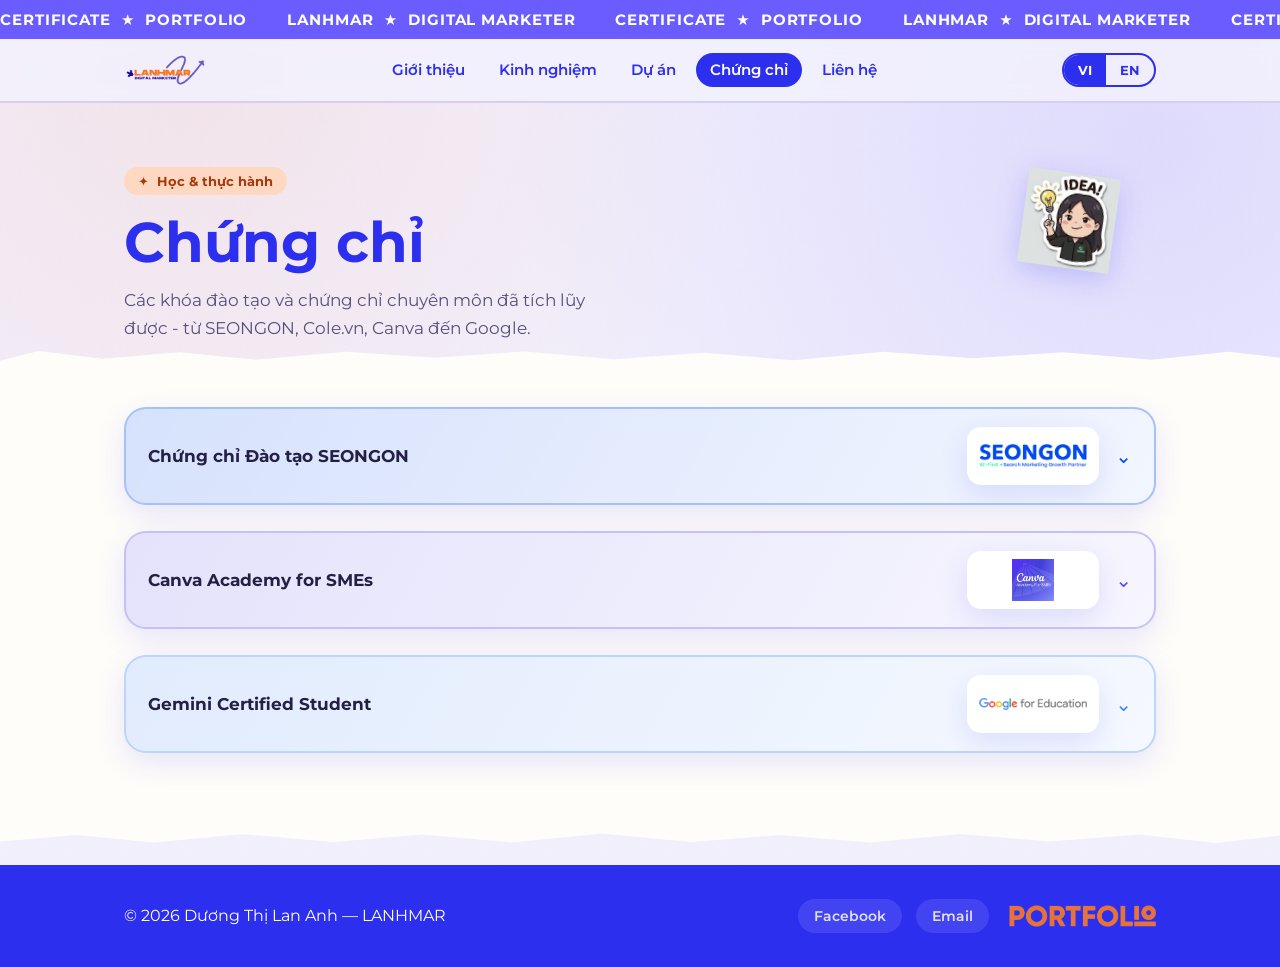
==== commit 0bbb55fb: "Update certificates.html" ====
--- a/certificates.html
+++ b/certificates.html
@@ -50,8 +50,8 @@
     <span class="hero__badge">✦ <span data-lc="vi">Học & thực hành</span><span data-lc="en">Learning &amp; practice</span></span>
     <h1 data-lc="vi">Chứng chỉ</h1>
     <h1 data-lc="en">Certificates</h1>
-    <p class="hero__lead" data-lc="vi">Các khóa đào tạo và chứng chỉ chuyên môn đã tích lũy được - từ SEONGON, Canva đến Google.</p>
-    <p class="hero__lead" data-lc="en">Professional courses and certifications earned along the way - from SEONGON to Canva and Google.</p>
+    <p class="hero__lead" data-lc="vi">Các khóa đào tạo và chứng chỉ chuyên môn đã tích lũy được - từ SEONGON, Cole.vn, Canva đến Google.</p>
+    <p class="hero__lead" data-lc="en">Professional courses and certifications earned along the way - from SEONGON, Cole.vn to Canva and Google.</p>
     <img class="hero__corner-mascot" src="assets/img/mascot-idea.jpg" alt="" aria-hidden="true">
   </div>
 </section>
@@ -102,6 +102,7 @@
     title_vi: () => "Gemini Certified Student",
     title_en: () => "Gemini Certified Student",
   },
+  "COLE - Digital Skills For Everyone": { logo: "assets/img/logo-cole.jpg", color: "26, 117, 187", title_vi: () => "Bootcamp Data Analysis with Python", title_en: () => "Bootcamp Data Analysis with Python", },
 };
 
 // Certificates are grouped by org name typed freely into the Sheet — if
